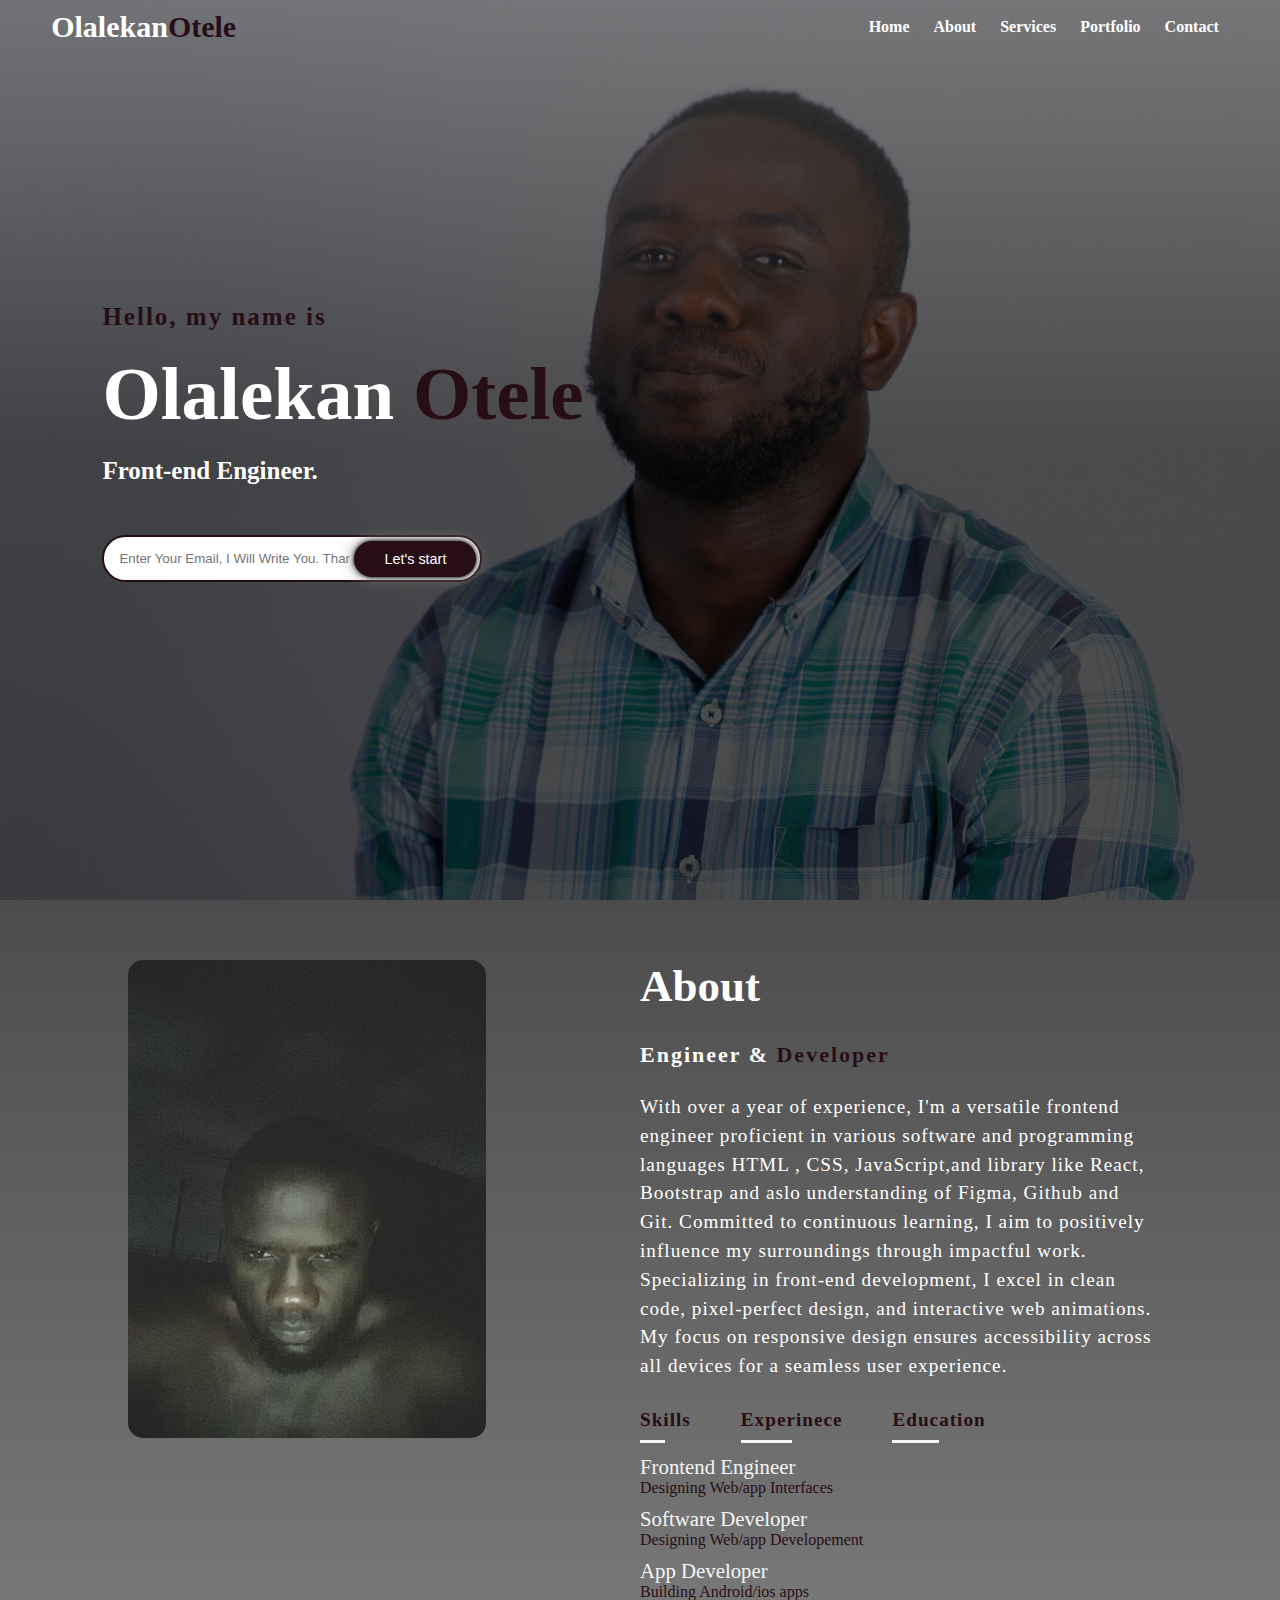
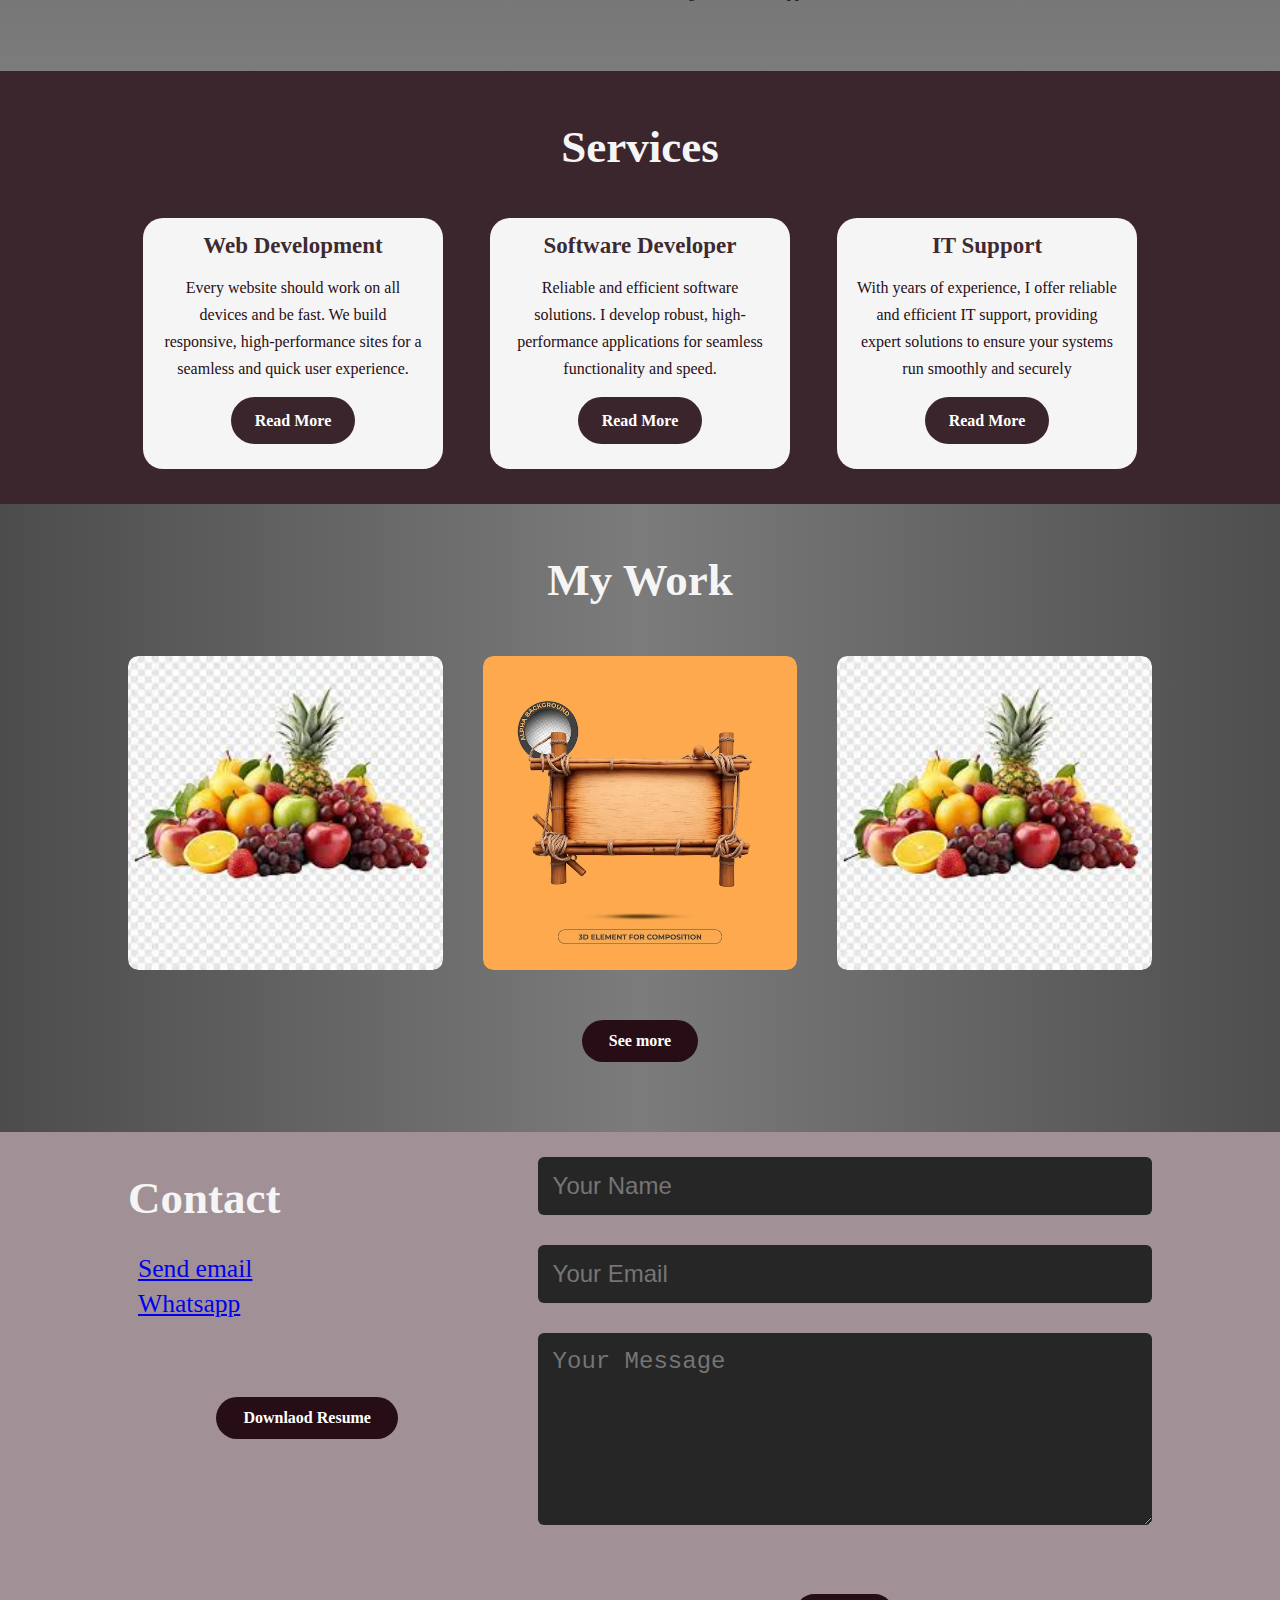
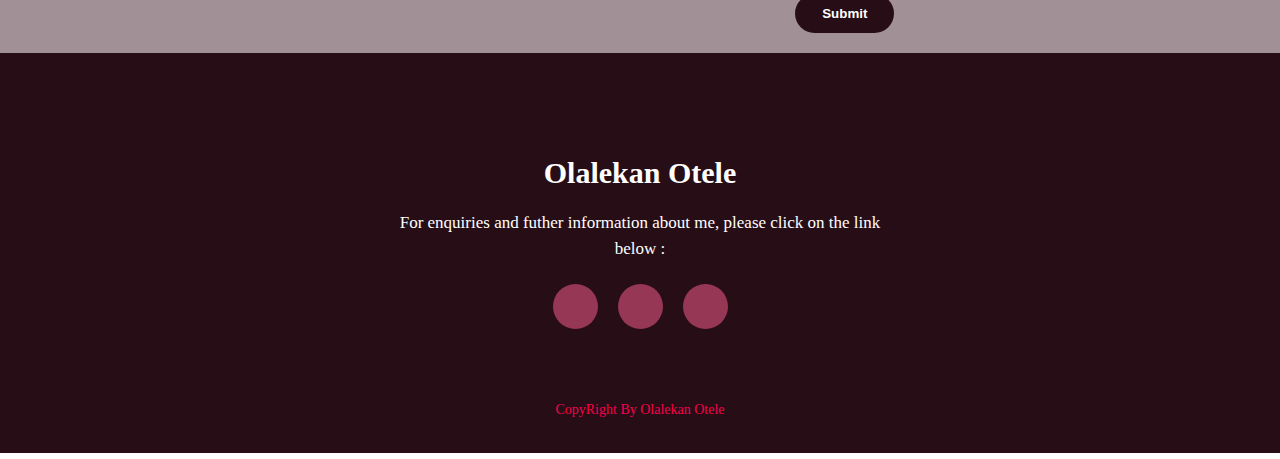
==== about.html @ 83811a45 "First commit" ====
<!DOCTYPE html>
<html lang="en">
  <head>
    <meta charset="UTF-8" />
    <meta name="viewport" content="width=device-width, initial-scale=1.0" />
    <link rel="stylesheet" href="https://cdnjs.cloudflare.com/ajax/libs/font-awesome/6.5.1/css/all.min.css" integrity="sha512-DTOQO9RWCH3ppGqcWaEA1BIZOC6xxalwEsw9c2QQeAIftl+Vegovlnee1c9QX4TctnWMn13TZye+giMm8e2LwA==" crossorigin="anonymous" referrerpolicy="no-referrer" />
    <link rel="stylesheet" href="Css/index.css" />
    <title>About - Portfolio</title>
  </head>
  <body>
    <!------Hero section start------->

    <section id="hero">
      <nav>
        <h2 class="logo">Olalekan<span>Otele</span></h2>
        <ul id="sidemenu">
          <li><a href="#hero">Home</a></li>
          <li><a href="#about">About</a></li>
          <li><a href="#service">Services</a></li>
          <li><a href="#portfolio">Portfolio</a></li>
          <li><a href="#contact">Contact</a></li>
          <i class="fa-solid fa-circle-xmark" onclick="closemenu()"></i>
        </ul>
        <i class="fa-solid fa-bars" onclick="openmenu()"></i>
      </nav>
      <div class="content">
        <h4>Hello, my name is</h4>
        <h1>Olalekan <span> Otele</span></h1>
        <h3>Front-end Engineer.</h3>
        <div class="newslatter">
          <form name="submit-to-google-sheet">
            <input
              required
              type="email"
              name="Email"
              id="mail"
              placeholder="Enter Your Email, I Will Write You. Thank You"
            />
            <input type="submit"  value="Let's start" />
            </form>
          <span id="msg"></span>
        </div>
      </div>
    </section>
    <!-----------About section start------------>
    <section id="about">
      <div class="container">
      <div class="row">
        <div class="about-col-1">
          <img  src="img/selfie-2.jpg" alt="" />
        </div>
        <div class="about-text">
          <h2>About</h2>
          <h5>Engineer & <span>Developer</span></h5>
          <p>
            With over a year of experience, I'm a versatile frontend engineer proficient in various software and programming languages HTML , CSS, JavaScript,and library like React, Bootstrap and aslo understanding of Figma, Github and Git. 
            Committed to continuous learning, I aim to positively influence my surroundings through impactful work. Specializing in front-end development, I excel in clean code, pixel-perfect design, and interactive web animations.
             My focus on responsive design ensures accessibility across all devices for a seamless user experience.
          </p>
          <div class="tab-title">
            <p class="tab-links active-link" onclick="opentab('skills')">Skills</p>
            <p class="tab-links active-link" onclick="opentab('experience')">Experinece</p>
            <p class="tab-links active-link" onclick="opentab('education')">Education</p>
          </div>

          <div class="tab-contents active-tab" id="skills">
            <ul>
              <li><span>Frontend Engineer</span><br/>Designing Web/app Interfaces</li>
              <li><span>Software Developer</span><br/>Designing Web/app Developement</li>
              <li><span>App Developer</span><br/>Building Android/ios apps</li>
            </ul>
          </div>
          <div class="tab-contents" id="experience">
            <ul>
              <li><span>2021 - Current</span><br/>Designing Web/app Interfaces</li>
              <li><span>2019 - 2021</span><br/>Designing Web/app Developement</li>
              <li><span>2017 - 2019</span><br/>Building Android/ios apps</li>
              <li><span>2016 - 2017</span><br/>Building Android/ios apps</li>
            </ul>
          </div>
          <div class="tab-contents" id="education">
            <ul>
              <li><span>2016</span><br/>Designing Web/app Interfaces</li>
              <li><span>2016</span><br/>Designing Web/app Developement</li>
              <li><span>2014</span><br/>Building Android/ios apps</li>
            </ul>
          </div>
         
          <!-- <button type="button">About Me</button> -->
        </div>
      </div>
    </div>
    </section>
    <!------------Service section start------------>
    <section id="service">
      <div class="container">
      <div class="sub-title">
        <h2>Services</h2>
      </div>
      <div class="row">
        <div class="card">
          <i class="fas fa-code"></i>
          <h5>Web Development</h5>
          <div class="pra">
            <p>
              Every website should work on all devices and be fast. We build responsive,
              high-performance sites for a seamless and quick user experience.
            </p>

            <p style="text-align: center">
              <a class="button" href="#">Read More</a>
            </p>
          </div>
        </div>

        <div class="card">
          <i class="fa-solid fa-code"></i>
          <h5>Software Developer</h5>
          <div class="pra">
            <p>
              Reliable and efficient software solutions. I develop robust, 
              high-performance applications for seamless functionality and speed.<p style="text-align: center">
              <a class="button" href="#">Read More</a>
            </p>
          </div>
        </div>

        <div class="card">
          <i class="fas fa-bars"></i>
          <h5>IT Support</h5>
          <div class="pra">
            <p>
              With years of experience, I offer reliable and efficient IT support,
              providing expert solutions to ensure your systems run smoothly and securely
            </p>

            <p style="text-align: center">
              <a class="button" href="#">Read More</a>
            </p>
          </div>
        </div>
      </div>
    </div>
  </section>
     <!------Portfolio----->
     <section id="portfolio">
      <div class="container">
        <div class="sub-title">
          <h2>My Work</h2>
        </div>
        <div class="work-list">
        <div class="work">
         <img src="img/pictu.jpeg"  alt="">
           <div class="layer">
            <h3>Social Media App</h3> 
          <p class="pra">The app connect people together </p>
          <a href="#"><i class="fa-solid fa-arrow-up-right-from-square"></i></a>
        </div>
          </div>

         <div class="work">
           <img src="img/picture1.avif" alt="">
           <div class="layer"><h3>Social Media App</h3>
            <p class="pra">The app connect people together </p>
            <a href="#"><i class="fa-solid fa-arrow-up-right-from-square"></i></a>
          </div>
          </div>
         
          <div class="work">
           <img src="img/pictu.jpeg" alt="">
           <div class="layer"><h3>Social Media App</h3>
            <p class="pra">The app connect people together </p>
            <a href="#"><i class="fa-solid fa-arrow-up-right-from-square"></i></a>
          </div>
          </div>
        
      </div>
      <a href="#" class="btn">See more</a>
     </div>
     </section>
    <!-------contact Me----->
    <section id="contact">
      <div class="container">
        <div class="row">
          <div class="contact-left">
            <div  class="sub-title">
            <h2>Contact</h2>
            </div>
            <p><i class="fa-solid fa-paper-plane"></i><a href="mailto:lekanbiodun2@gmail.com" target="_blank">Send email</a</p>
            <p><i class="fas fa-phone-square-alt"></i><a href="https://wa.me/09031850878" target="_blank">Whatsapp</a></p>
            <div class="social-icons">
              <a href="https://instagram.com" target="_blank"><i class="fa-brands fa-square-instagram"></i></a>
              <a href="https://twitter.com" target="_blank"><i class="fa-brands fa-twitter"></i></a>
              <a href="https://facebook.com" target="_blank"><i class="fa-brands fa-facebook"></i></a>
            </div>
            <a href="img/Olalekan Otele Resume.pdf" download class="btn btn2">Downlaod Resume</a>
            </div>
              <div class="contact-right">
              <form class="form-input" name="submit-to-google-sheet">
                <input type="text" name="Name" placeholder="Your Name" required>
                <input type="email" name="Email" placeholder="Your Email" required>
                <textarea name="Message" rows="6" placeholder="Your Message" id="textarea"></textarea>
                <button type="submit" class="btn btn2">Submit</button>
                </form>
              <span id="msg"></span>
            </div>
        </div>
      </div>
    </section>

    <!-----------footer start------>
    <footer >
      <p>Olalekan Otele</p>
      <p>
        For enquiries and futher information about me, please click on the link below
      :
      </p>
      <div class="social">
        <a href="#"><i class="fa-brands fa-github"></i></a>
        <a href="#"><i class="fa-brands fa-instagram"></i></a>
        <a href="#"><i class="fa-brands fa-twitter"></i></a>
      </div>
      <p class="end">CopyRight By Olalekan Otele</p>
    </footer>
  


   <div class="scroll-container">
    <a href="#top"><i class="fa-solid fa-up-long"></a>
  </div>
     

   <script >
    
    var tablinks = document.getElementsByClassName('tab-links');
      var tabcontents = document.getElementsByClassName('tab-contents');
      
      function opentab(tabname){
          for(tablink of tablinks){
              tablink.classList.remove("active-link");
          }
          for(tabcontent of tabcontents){
              tabcontent.classList.remove("active-tab");
          }
          event.currentTarget.classList.add("active-link");
          document.getElementById(tabname).classList.add("active-tab")
      }
      
      </script>
   <script>
    var sidemenu = document.getElementById('sidemenu');

    function openmenu (){
      sidemenu.style.right="0"
      
    }
    function closemenu (){
      sidemenu.style.right = "-200px"
    }
   </script>

  <script>
    const scriptURL = 'https://script.google.com/macros/s/AKfycbySPrGQckh54fLSPMP9P3pCwRCv7oE3B_QVIAkOYZa87SAzpvnugT3tby-okLMXOis-/exec'
    const form = document.forms['submit-to-google-sheet']
    const msg = document.getElementById('msg');
  
    form.addEventListener('submit', e => {
      e.preventDefault()
      fetch(scriptURL, { method: 'POST', body: new FormData(form)})
        .then(response => {
          msg.innerHTML = "Message sent successfully" 
          setTimeout(function(){
          msg.innerHTML = ""
        }, 3000)
      form.reset()
      })
        .catch(error => console.error('Error!', error.message))
    })
  </script>
  </body>
</html>
---- Css/index.css ----
*{
    margin: 0;
    padding: 0;
    box-sizing: border-box;
}

html{
    scroll-behavior: smooth;
}
#hero{
    height: 100vh;
    width: 100%;
    background-image: linear-gradient(rgba(68, 68, 68, 0.7),
    rgba(3, 3, 3, 0.7),rgba(0, 0, 0, 0.7)), url(/img/image-3.jpg);
    background-position: left;
    background-size: cover;
}

.section {
    height: 100vh;
}
.container{
    padding: 10px 10%;
} 

.row{
    display: flex;
    justify-content: space-between;
    flex-wrap: wrap;
}

nav{
    display: flex;
    align-items: center;
    justify-content: space-between;
    padding-top: 10px;
    padding-left: 4%;
    padding-right: 4%;
}
nav .logo{
    color: white;
    font-size: 30px;
    letter-spacing: 0;
    cursor: pointer;
    }
span{
    color:rgb(39, 14, 22);
    }
nav ul li{
    list-style: none;
    display: inline-block;
    padding: 5px 10px;
}
nav ul li a{
    color: white;
    text-decoration: none;
    font-weight: bold;
    text-transform: capitalize;
}
nav ul li a:hover{
    color:rgb(8, 110, 8);
    transition: 0.5s;
}


.content{
    position: absolute;
    top: 50%;
    left: 8%;
    transform: translateY(-50%);
   }
   h1{
    color: white;
    margin: 20px 0px 20px ;
    font-size: 75px;
   }
   h3{
    color: white;
    font-size: 25px;
    margin-bottom: 50px;
   }
   h4{
    color: rgb(39, 14, 22);
    letter-spacing: 2px;
    font-size: 25px;
   }
   .newslatter form{
    width: 380px;
    max-width: 100%;
    position: relative;
   }
   .newslatter #msg{
    color: #0c0e0d;
    margin-top: 15px;
    display: block;
    padding-left: 5px;
   }
   .newslatter form input:first-child{
    display: inline-block;
    width: 100%;
    padding: 14px 130px 14px 15px;
    border: 2px solid rgb(39, 14, 22);;
    outline: none;
    border-radius: 30px;
   }
   .newslatter form input:last-child{
    position: absolute;
    display: inline-block;
    outline: none; 
    border: none;
    font-size: .9em;
    border-radius: 30px;
    padding: 10px 30px;
    background-color:rgb(39, 14, 22); 
    color: white;
    box-shadow: 0px 0px 5px #000,0px 0px 15px #858585;
    right: 6px;
    top: 6px;
   }
   .newslatter form input:last-child:hover{
    background-color:rgb(8, 110, 8);
    color: black;
    font-weight: bold;
    transition: background-color .5s;
}

#about{
    width: 100%;
    padding: 50px 0px;
    background-image: linear-gradient(rgba(0, 0, 0, 0.7),rgba(68, 68, 68, 0.7));
}

.about img{
    height:auto;
    width: 350px;
}

.about-text{
    flex-basis: 50%;
}

.about-col-1{
    flex-basis: 35%;
}
.about-col-1 img{
    width: 100%;
    border-radius: 15px;
}

.about-text h2{
    color: white;
    font-size: 45px;
    text-transform: capitalize;
    margin-bottom: 30px;
   }

.about-text h5{
    color: white;
    letter-spacing: 2px;
    font-size: 22px;
    margin-bottom: 25px;
    text-transform: capitalize;
}

.about-text p{
    color: white;
    letter-spacing: 1px;
    line-height: 1.5em;
    font-size: 1.2em;
}

.tab-title{
    display: flex;
    margin: 25px 0 20px;
}

.tab-title .tab-links{
    color: rgb(39, 14, 22);
    margin-right: 50px;
    font-size: 1.2em;
    font-weight: 700;
    cursor: pointer;
    position: relative;
}

.tab-links::after{
    content: "";
    width: 0;
    height: 3px;
    background: whitesmoke;
    position: absolute;
    left: 0;
    bottom: -8px;
    transition: 0.5s;
}

.tab-links.active-link::after{
    width: 50%;
}
.tab-contents{
    display: none;
}

.tab-contents ul li{
    list-style: none;
    margin: 10px 0;
    color: rgb(39, 14, 22);
}
.tab-contents ul li span{
    color: whitesmoke;
    font-size: 1.3em ;
}

.tab-contents.active-tab{
    display: block;
}


#service{
    background: rgba(39, 14, 22, 0.9);
    width: 100%;
    padding: 10px 0px;
}

.sub-title h2{
    color: whitesmoke;
    font-size: 45px;
    font-weight: 600;
    margin: 30px auto;
    text-align: center;
}

.card{
    height: fit-content;
    width: 300px;
    padding: 10px 20px;
    background: whitesmoke;
    border-radius: 20px;
    margin: 15px;
    position: relative;
    overflow: hidden;
    text-align: center;
}

.card i{
    font-size: 25px;
    display: block;
    text-align: center;
    margin: 5px 0px;
    color:rgb(39, 14, 22);
}

h5{
    color: rgba(39, 14, 22, 0.9);
    font-size: 23px;
    margin-bottom: 15px;
    }
   .pra p{
    color: rgb(39, 14, 22);
    font-size: 16px;
    line-height: 27px;
    margin-bottom: 25px;
    }
    .card .button{
    background: rgba(39, 14, 22, 0.9);
    color: white;
    text-decoration: none;
    border: 2px solid transparent;
    font-weight: bold;
    padding: 13px 22px;
    border-radius: 30px;
    transition: .4s;
    } 
    .card .button:hover{
    background-color: transparent;
    color: rgba(39, 14, 22, 0.9);
    border: 2px solid rgb(8, 110, 8);
    cursor: pointer;
    }

    
#portfolio{
    background: linear-gradient(90deg, rgba(0, 0, 0, 0.7),rgba(68, 68, 68, 0.7),
    rgba(3, 3, 3, 0.7));
    width: 100%;
    padding: 10px 0;
}

.work-list{
     display: grid;
     grid-template-columns: repeat(auto-fit,minmax(250px,1fr));
     grid-gap: 40px;
     margin-top: 50px;
}
.work{
    border-radius: 10px;
    position: relative;
    overflow: hidden;
}
.work img{
    width: 100%;
    border-radius: 10px;
    display: block;
    transition: transform 0.5s ;
}
.layer{
    width: 100%;
    height: 0;
    background: linear-gradient(rgba(0,0,0,0.6),rgb(39, 14, 22));
    border-radius: 10px;
    position: absolute;
    left: 0;
    bottom: 0;
    overflow: hidden;
    display: flex;
    align-items: center;
    justify-content: center;
    flex-direction: column;
    padding: 0 40px;
    text-align: center;
    font-size: 14px;
    transition: 0.5s;
}

.layer h3{
    font-weight: 500;
    margin-bottom: 20px;
}
.layer p{
    color: whitesmoke;
}

.layer a{
    margin-top: 20px;
    color: rgb(39, 14, 22);
    text-decoration: none;
    font-size: 18px;
    line-height: 60px;
    background: whitesmoke;
    width: 60px;
    height: 60px;
    border-radius: 50%;
    text-align: center;
}

.work:hover img{
    transform: scale(1.1);
}

.work:hover .layer{
    height: 100%;
}
 
    #contact{
        background: #a19096;
        height: auto;
        width: 100%;
    }
  
   
    .contact-left{
        flex-basis: 35%;
       
    }
   
    .contact-left p{
        margin-top: 5px;
        font-size: 1.6em;
    }
    .contact-left p i{
        color:rgba(8, 110, 8, 0.856);
        margin-right: 10px;
        font-size: 20px;
    }
    .social-icons{
        margin-top: 10px;
    }
    .social-icons a{
        text-decoration: none;
        font-size: 30px;
        margin-right: 15px;
        color: rgba(8, 110, 8, 0.856);
        display: inline-block;
        transition: transfrom 0.5s;
    }
    .social-icons a:hover{
        color: rgb(39, 14, 22);
        transform: translate(2px);
    }
    .contact-left h2{
        text-align: left;
    }
 
    .btn{
        background-color:rgb(39, 14, 22);
        display: block;
        margin: 50px auto;
        width: fit-content;
        border: 2px solid transparent;
        text-decoration: none;
        font-weight: bold;
        color: #fff;
        padding: 10px 25px;
        border-radius: 30px;
        transition: transform background 0.5s;
    }
    
    .btn:hover{
        border: 1px solid rgb(8, 110, 8);
        background: transparent;
        transform: scale(1.2);
    }
    .contact-right form{
        width: 100%;
    }

    .contact-right{
        flex-basis: 60%;
    }
    
    .form .btn2{
        padding: 14px 10px;
        font-size: 1.3em;
        margin-top: 10px;
        cursor: pointer;
    }

    
    .form-input input, form textarea{
        width: 100%;
        border: 0;
        outline: none;
        background: #262626;
        padding: 15px;
        margin: 15px 0;
        color: #fff;
        font-size: 1.5rem;
        border-radius: 6px;
    }

   
    footer{
            position: relative;
            width: 100%;
            height: 400px;
            background: rgb(39, 14, 22);
            display: flex;
            flex-direction: column;
            justify-content: center;
            align-items: center;
        }
        footer p:nth-child(1){
            font-size: 30px;
            color: white;
            margin-bottom: 20px;
            font-weight: bold;

        }footer p:nth-child(2){
            color: white;
            font-size: 17px;
            width: 500px;
            text-align: center;
        line-height: 26px;
         }
         .social{
            display: flex;
         }
.social a{
    width: 45px;
    height: 45px;
    display: flex;
    align-items: center;
    justify-content: center;
    background: rgb(151, 55, 86);
    border-radius: 50%;
    margin: 22px 10px;
    text-decoration: none;
    font-size: 20px;
    
}
.social a:hover{
    transform: scale(1.3);
    transition: .5s;
}
.end{
    position: absolute;
    color: rgb(249, 0, 77);
    bottom: 35px;
    font-size: 14px;
}

nav .fa-solid{
    display: none;
}
#msg{
    color: #0c0e0d;
    margin-top: -40px;
    display: block;
}

@media only screen and (max-width:600px){
    .hero{
        background-image: linear-gradient(rgba(0, 0, 0,0.7),
        rgba(0, 0, 0,0.7),rgba(100, 0, 0,0.7)), url(/img/mobile-img.jpg);
    }
    
    nav .logo{
        font-size: 1.5em;
    }
    h1{
        font-size: 35px;
       }
       h3{
        font-size: 20px;
       }
       h4{
        font-size: 10px;
       }
       .newslatter form{
        width: 260px;
        }
        nav .fa-solid{
            font-size: 25px;
            display: block;
            cursor: pointer;
          }
        nav ul{
            position: fixed;
            background: #ff004f;
            top: 0;
            right: -150px;
            width: 150px;
            height: 100vh;
            padding-top: 50px;
            z-index: 2;
            transition: right 0.5s;
        }
       nav ul .fa-solid{
        position: absolute;
        top: 25px;
        left: 10px;
        cursor: pointer;
       }
       nav ul li{
        display: block;
        margin: 15px;
       }
      .sub-title{
        font-size: 40px;
       }
       .about-col-1, .about-text{
        flex-basis: 100%;
       }
       .about-text h2{
        text-align: center;
       }
       .about-col-1{
        margin-bottom: 30px;
       }
       .tab-links{
        font-size: 1em;
        margin-right: 20px;
       }
       .contact-left,.contact-right{
        flex-basis: 100%;
       }
}

.scroll-container {
    position: absolute;
    top: 0;
    right:20px;
    height: 100%;
  }

  /* to hide the button when page first loaded */
  .scroll-container:before {
    content: '';
    display: block;
    height: 450vh;
 }
  /* // fixed to right bottom of page */
  .scroll-container a {
    position: sticky;
    top: 88vh;
    cursor: pointer;
    font-size: 50px;
    color:whitesmoke ;
  }
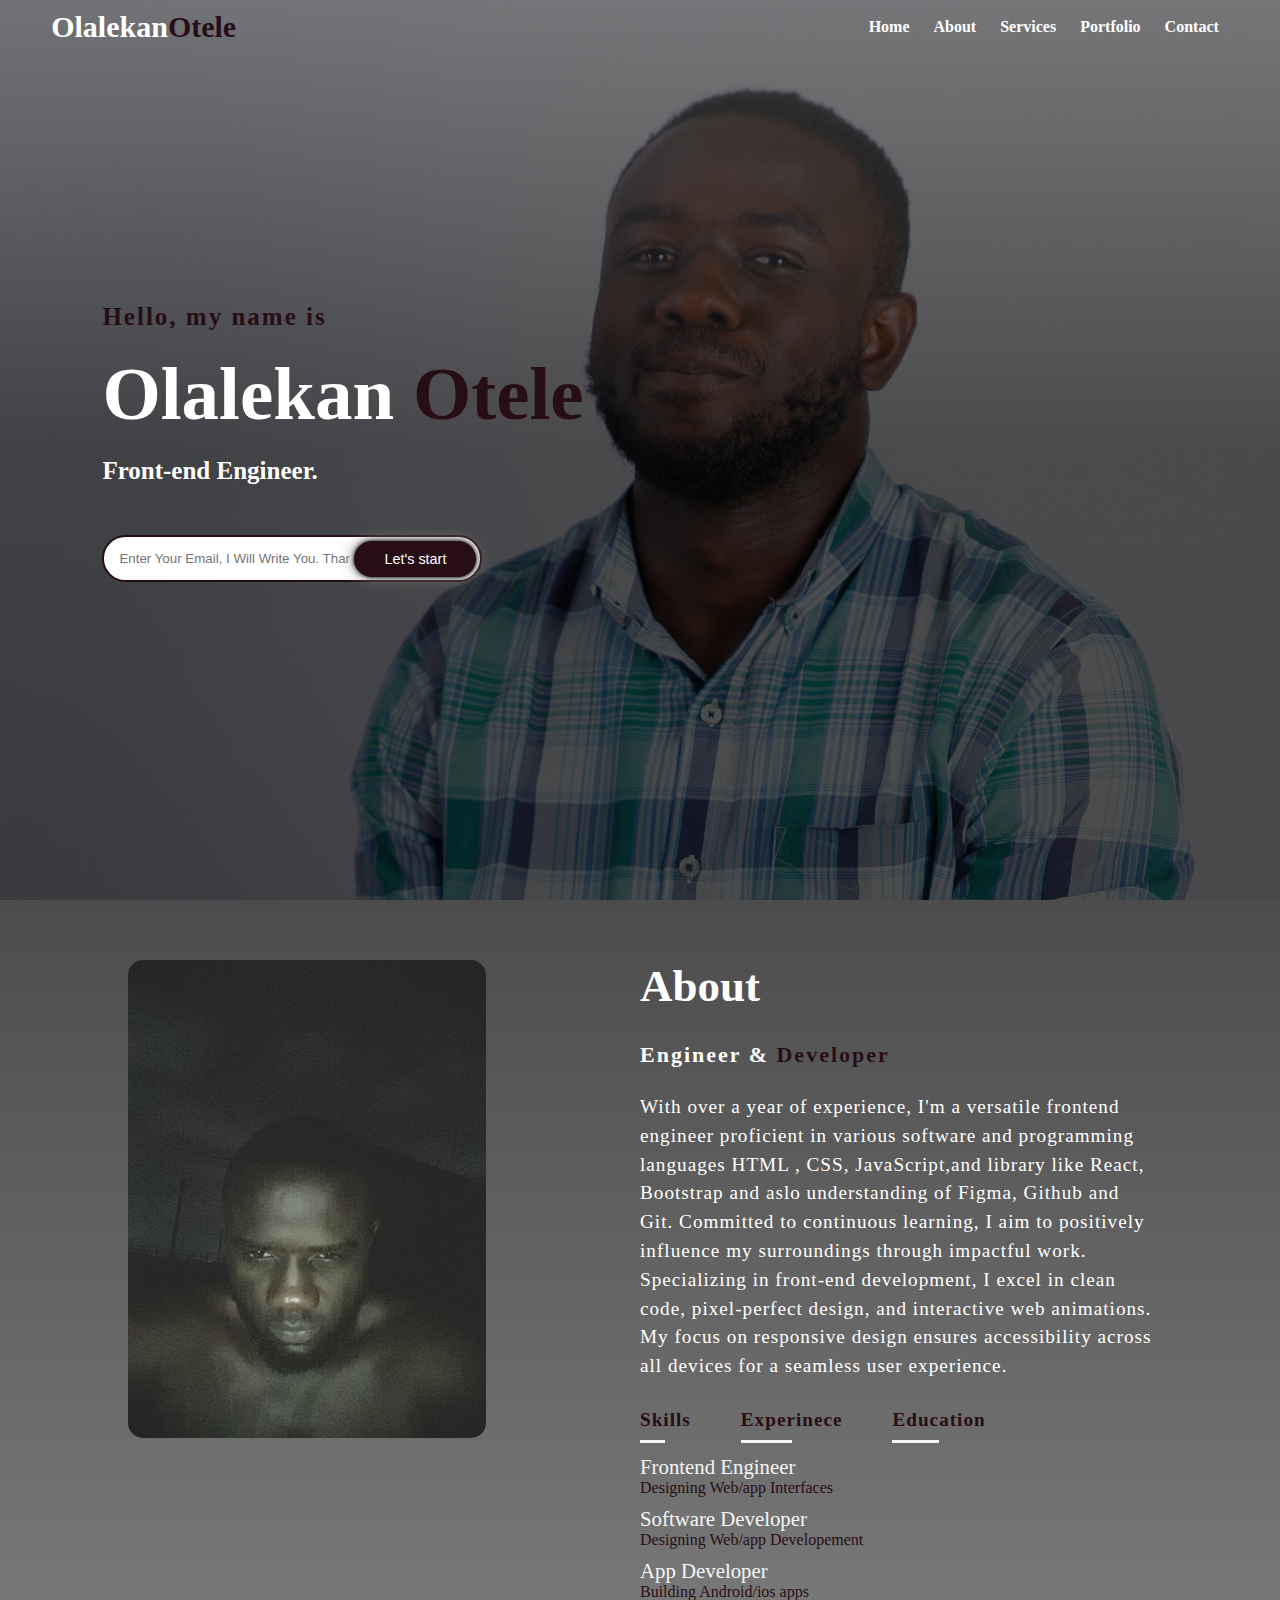
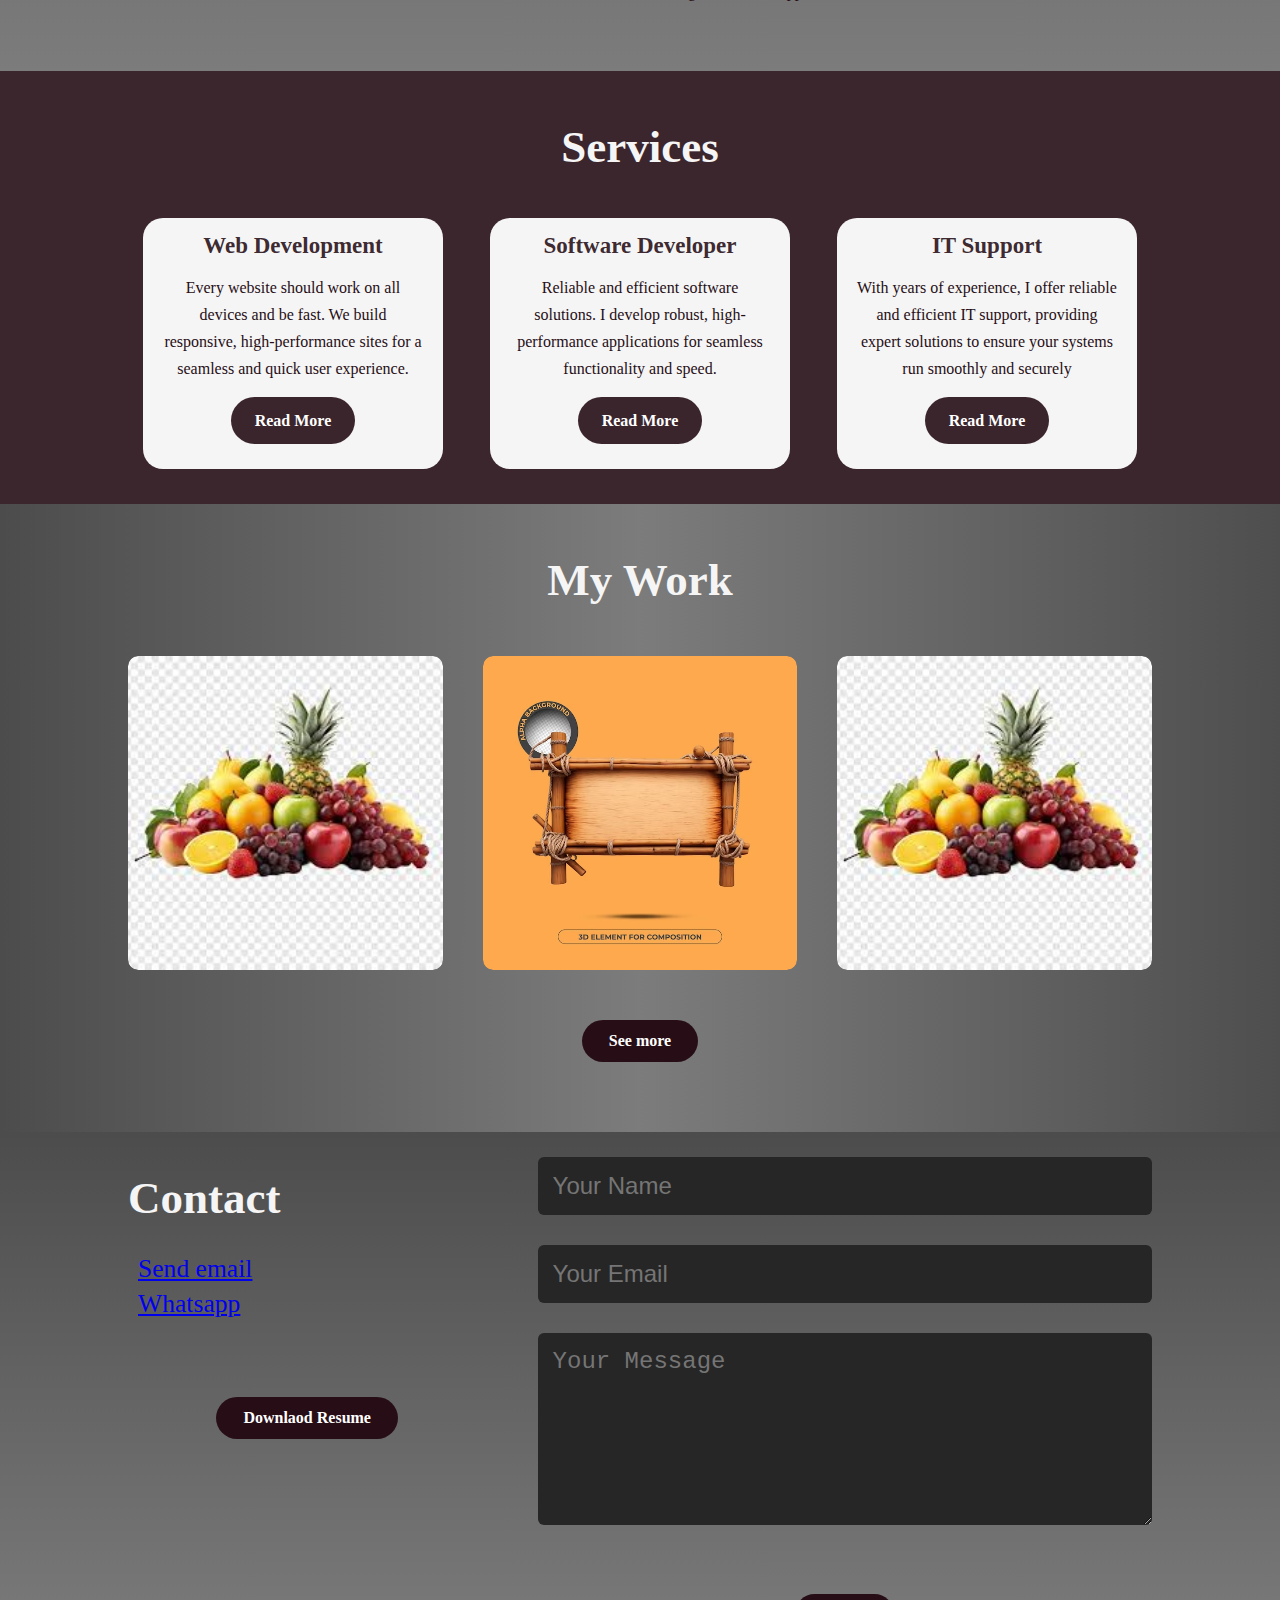
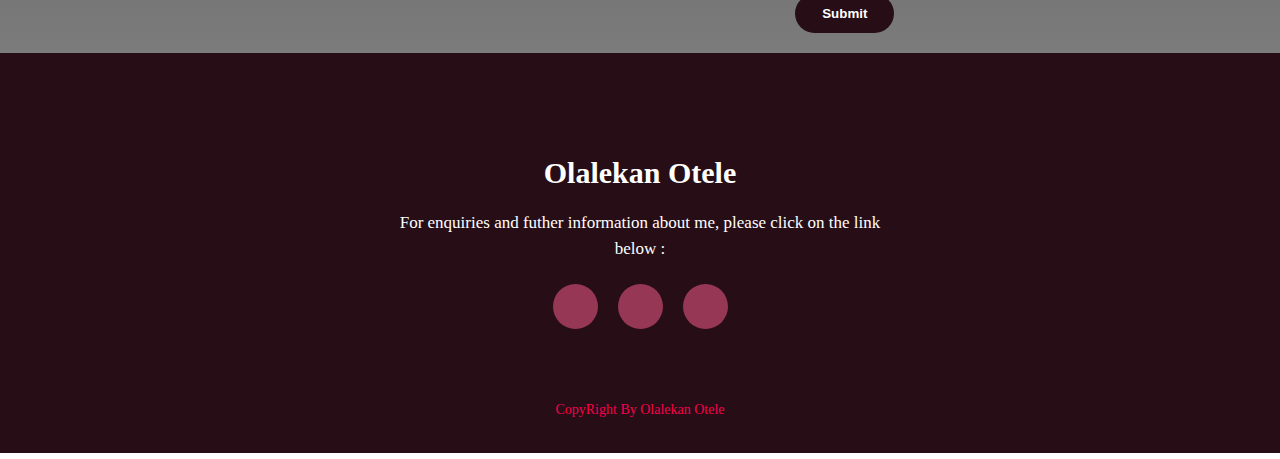
==== commit 99433862: "index and about commit" ====
--- a/about.html
+++ b/about.html
@@ -27,6 +27,7 @@
         <h4>Hello, my name is</h4>
         <h1>Olalekan <span> Otele</span></h1>
         <h3>Front-end Engineer.</h3>
+        
         <div class="newslatter">
           <form name="submit-to-google-sheet">
             <input
--- a/Css/index.css
+++ b/Css/index.css
@@ -127,7 +127,7 @@
 #about{
     width: 100%;
     padding: 50px 0px;
-    background-image: linear-gradient(rgba(0, 0, 0, 0.7),rgba(68, 68, 68, 0.7));
+    background: linear-gradient(rgba(0, 0, 0, 0.7),rgba(68, 68, 68, 0.7));
 }
 
 .about img{
@@ -334,11 +334,11 @@
     margin-top: 20px;
     color: rgb(39, 14, 22);
     text-decoration: none;
-    font-size: 18px;
-    line-height: 60px;
+    font-size: 15px;
+    line-height: 40px;
     background: whitesmoke;
-    width: 60px;
-    height: 60px;
+    width: 40px;
+    height: 40px;
     border-radius: 50%;
     text-align: center;
 }
@@ -352,7 +352,7 @@
 }
  
     #contact{
-        background: #a19096;
+        background: linear-gradient(rgba(0, 0, 0, 0.7),rgba(68, 68, 68, 0.7));
         height: auto;
         width: 100%;
     }
